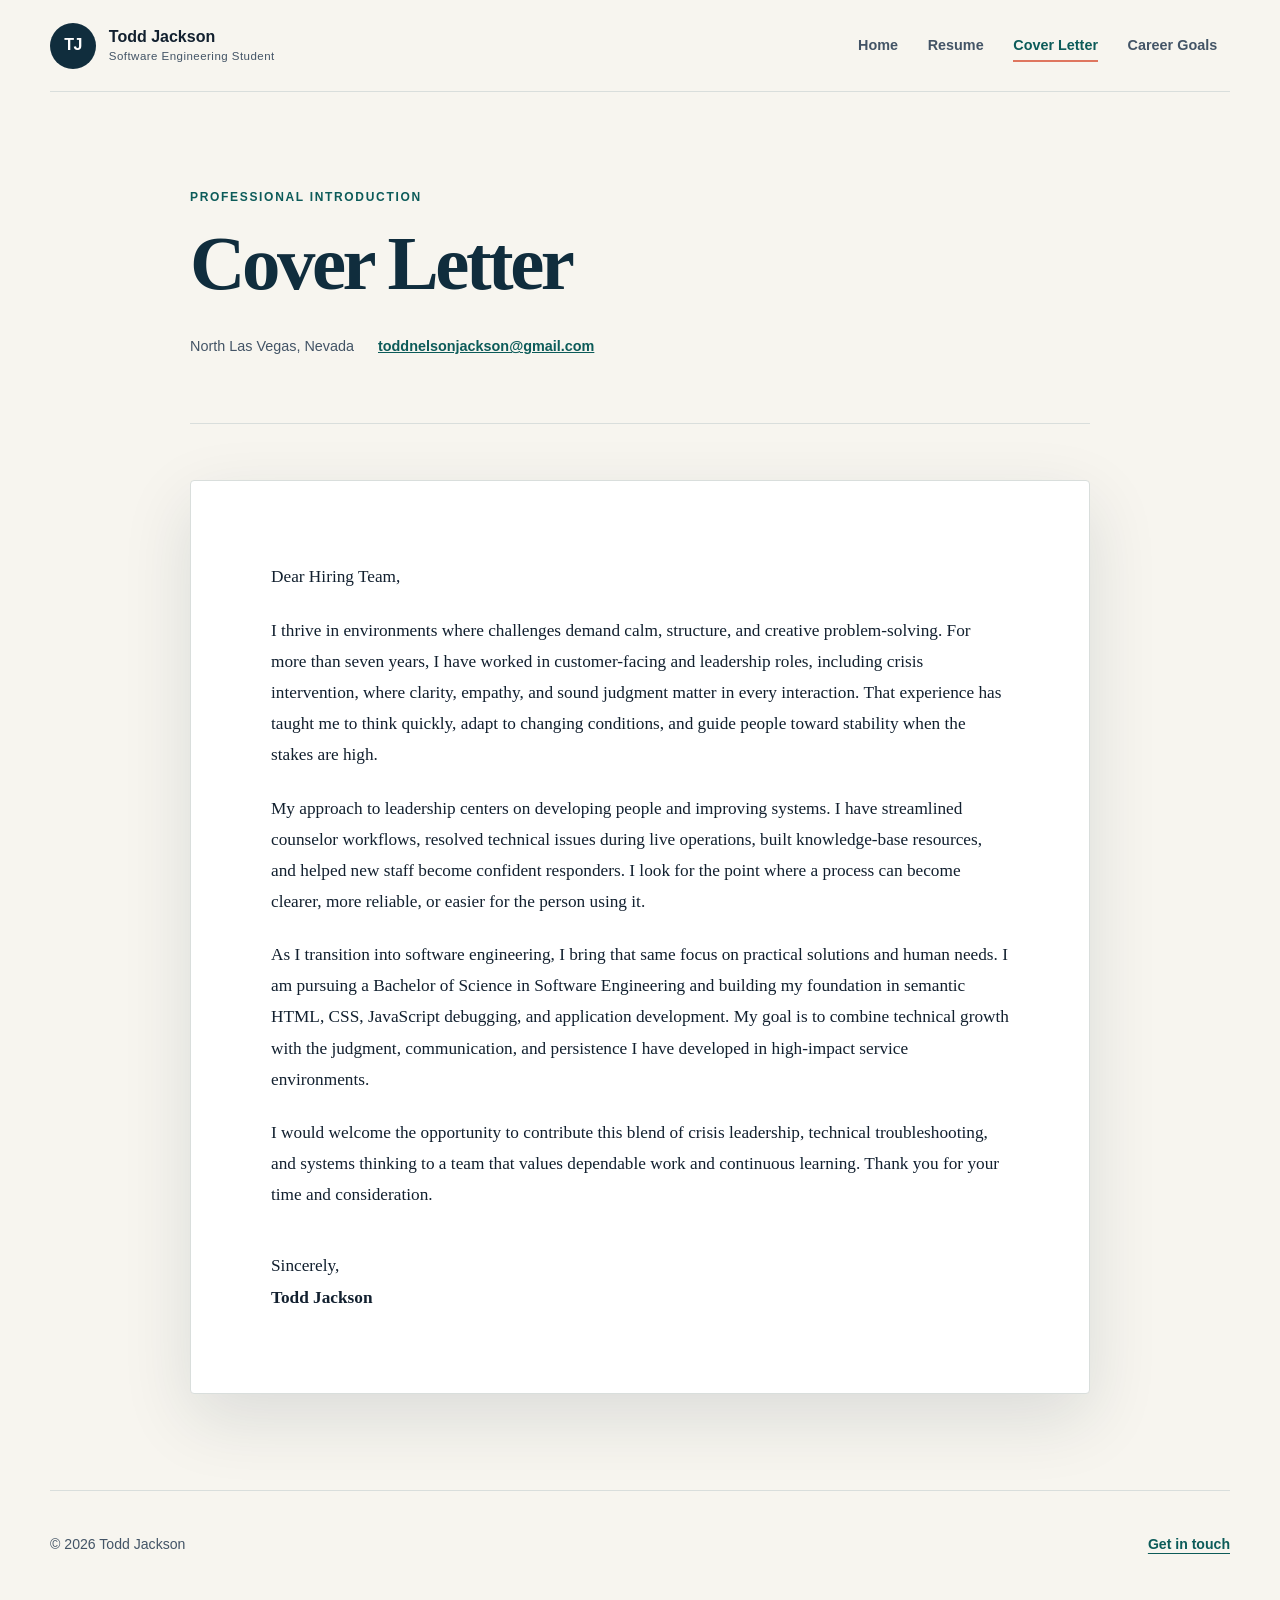
==== cover-letter.html @ 60c08a9a "Launch professional portfolio" ====
<!doctype html>
<html lang="en">
<head>
  <meta charset="utf-8">
  <meta name="viewport" content="width=device-width, initial-scale=1">
  <meta name="description" content="Professional cover letter from Todd Jackson, software engineering student and crisis support professional.">
  <title>Cover Letter | Todd Jackson</title>
  <link rel="stylesheet" href="style.css">
</head>
<body>
  <a class="skip-link" href="#main-content">Skip to content</a>
  <header class="site-header">
    <a class="brand" href="index.html" aria-label="Todd Jackson home">
      <span class="brand-mark" aria-hidden="true">TJ</span>
      <span><strong>Todd Jackson</strong><small>Software Engineering Student</small></span>
    </a>
    <nav aria-label="Primary navigation">
      <a href="index.html">Home</a>
      <a href="resume.html">Resume</a>
      <a href="cover-letter.html" aria-current="page">Cover Letter</a>
      <a href="career-goals.html">Career Goals</a>
    </nav>
  </header>

  <main id="main-content" class="page-shell narrow-shell">
    <section class="page-intro">
      <p class="eyebrow">Professional introduction</p>
      <h1>Cover Letter</h1>
      <div class="contact-row" aria-label="Contact information">
        <span>North Las Vegas, Nevada</span>
        <a href="mailto:toddnelsonjackson@gmail.com">toddnelsonjackson@gmail.com</a>
      </div>
    </section>

    <article class="letter-card">
      <p>Dear Hiring Team,</p>

      <p>I thrive in environments where challenges demand calm, structure, and creative problem-solving. For more than seven years, I have worked in customer-facing and leadership roles, including crisis intervention, where clarity, empathy, and sound judgment matter in every interaction. That experience has taught me to think quickly, adapt to changing conditions, and guide people toward stability when the stakes are high.</p>

      <p>My approach to leadership centers on developing people and improving systems. I have streamlined counselor workflows, resolved technical issues during live operations, built knowledge-base resources, and helped new staff become confident responders. I look for the point where a process can become clearer, more reliable, or easier for the person using it.</p>

      <p>As I transition into software engineering, I bring that same focus on practical solutions and human needs. I am pursuing a Bachelor of Science in Software Engineering and building my foundation in semantic HTML, CSS, JavaScript debugging, and application development. My goal is to combine technical growth with the judgment, communication, and persistence I have developed in high-impact service environments.</p>

      <p>I would welcome the opportunity to contribute this blend of crisis leadership, technical troubleshooting, and systems thinking to a team that values dependable work and continuous learning. Thank you for your time and consideration.</p>

      <p class="signature">Sincerely,<br><strong>Todd Jackson</strong></p>
    </article>
  </main>

  <footer class="site-footer"><p>© <span data-current-year>2026</span> Todd Jackson</p><a href="mailto:toddnelsonjackson@gmail.com">Get in touch</a></footer>
  <script src="script.js"></script>
</body>
</html>
---- style.css ----
:root {
  --ink: #12202f;
  --ink-soft: #435466;
  --paper: #f7f5ef;
  --surface: #ffffff;
  --navy: #102d3d;
  --teal: #167d79;
  --teal-dark: #0c5b59;
  --coral: #df765f;
  --line: #d9dedc;
  --shadow: 0 24px 70px rgba(16, 45, 61, 0.12);
  --radius: 20px;
  --max-width: 1180px;
}

* { box-sizing: border-box; }

html { scroll-behavior: smooth; }

body {
  margin: 0;
  color: var(--ink);
  background: var(--paper);
  font-family: Inter, ui-sans-serif, -apple-system, BlinkMacSystemFont, "Segoe UI", sans-serif;
  font-size: 1rem;
  line-height: 1.65;
  -webkit-font-smoothing: antialiased;
}

img, video { display: block; max-width: 100%; }
a { color: inherit; }
p { margin: 0 0 1rem; }
h1, h2, h3 { margin: 0; color: var(--navy); font-family: Georgia, "Times New Roman", serif; line-height: 1.12; }
h1 { font-size: clamp(2.75rem, 6vw, 5.75rem); letter-spacing: -0.045em; }
h2 { font-size: clamp(2rem, 4vw, 3.4rem); letter-spacing: -0.035em; }
h3 { font-size: 1.25rem; }

:focus-visible { outline: 3px solid var(--coral); outline-offset: 4px; }

.skip-link {
  position: fixed;
  z-index: 100;
  top: 12px;
  left: 12px;
  padding: 0.65rem 1rem;
  color: white;
  background: var(--navy);
  border-radius: 8px;
  transform: translateY(-180%);
}
.skip-link:focus { transform: translateY(0); }

.page-shell { width: min(calc(100% - 40px), var(--max-width)); margin-inline: auto; }
.narrow-shell { max-width: 900px; }

.site-header {
  width: min(calc(100% - 40px), var(--max-width));
  min-height: 92px;
  margin-inline: auto;
  display: flex;
  align-items: center;
  justify-content: space-between;
  gap: 2rem;
  border-bottom: 1px solid var(--line);
}

.brand { display: inline-flex; align-items: center; gap: 0.8rem; text-decoration: none; line-height: 1.15; }
.brand-mark { display: grid; place-items: center; width: 46px; aspect-ratio: 1; color: white; background: var(--navy); border-radius: 50%; font-weight: 800; letter-spacing: -0.04em; }
.brand strong, .brand small { display: block; }
.brand strong { font-size: 1rem; }
.brand small { margin-top: 0.25rem; color: var(--ink-soft); font-size: 0.72rem; letter-spacing: 0.04em; }

nav { display: flex; align-items: center; gap: 0.25rem; }
nav a { position: relative; padding: 0.65rem 0.8rem; color: var(--ink-soft); border-radius: 999px; font-size: 0.9rem; font-weight: 700; text-decoration: none; }
nav a:hover { color: var(--navy); background: rgba(22, 125, 121, 0.08); }
nav a[aria-current="page"] { color: var(--teal-dark); }
nav a[aria-current="page"]::after { content: ""; position: absolute; left: 0.8rem; right: 0.8rem; bottom: 0.35rem; height: 2px; background: var(--coral); }

.eyebrow { margin-bottom: 0.85rem; color: var(--teal-dark); font-size: 0.75rem; font-weight: 800; letter-spacing: 0.14em; text-transform: uppercase; }

.button-row { display: flex; flex-wrap: wrap; gap: 0.75rem; margin-top: 2rem; }
.button { display: inline-flex; min-height: 50px; align-items: center; justify-content: center; padding: 0.8rem 1.4rem; color: white; background: var(--teal-dark); border: 2px solid var(--teal-dark); border-radius: 999px; font-weight: 800; text-decoration: none; transition: transform 160ms ease, background 160ms ease; }
.button:hover { background: var(--navy); border-color: var(--navy); transform: translateY(-2px); }
.button-secondary { color: var(--navy); background: transparent; border-color: var(--line); }
.button-secondary:hover { color: white; }
.text-link { color: var(--teal-dark); font-weight: 800; text-underline-offset: 4px; }
.text-link:hover { color: var(--navy); }

.hero { min-height: 680px; display: grid; grid-template-columns: 1.16fr 0.84fr; align-items: center; gap: clamp(3rem, 8vw, 7rem); padding-block: 5rem; overflow: hidden; }
.hero-copy { position: relative; z-index: 1; }
.hero-copy h1 { max-width: 780px; }
.hero-lede { max-width: 690px; margin-top: 1.5rem; color: var(--ink-soft); font-size: clamp(1.05rem, 2vw, 1.3rem); }

.portrait-wrap { position: relative; justify-self: center; width: min(100%, 390px); }
.portrait-accent { position: absolute; width: 92%; height: 92%; top: -8%; right: -13%; background: var(--coral); border-radius: 45% 55% 50% 50% / 42% 47% 53% 58%; opacity: 0.2; transform: rotate(9deg); }
.hero-portrait, .profile-photo { position: relative; width: 100%; object-fit: cover; object-position: 50% 20%; box-shadow: var(--shadow); }
.hero-portrait { height: min(580px, 66vw); min-height: 450px; border-radius: 48% 48% 22px 22px; }
.availability-card { position: absolute; right: -2rem; bottom: 2rem; display: flex; align-items: center; gap: 0.75rem; width: max-content; max-width: calc(100% + 1rem); padding: 0.9rem 1.1rem; background: rgba(255,255,255,0.94); border: 1px solid rgba(255,255,255,0.7); border-radius: 14px; box-shadow: 0 16px 45px rgba(16,45,61,0.18); backdrop-filter: blur(12px); }
.availability-card strong, .availability-card small { display: block; }
.availability-card small { color: var(--ink-soft); }
.status-dot { width: 11px; aspect-ratio: 1; flex: 0 0 auto; background: #1d9b66; border-radius: 50%; box-shadow: 0 0 0 5px rgba(29,155,102,0.13); }

.value-strip { display: grid; grid-template-columns: repeat(3, 1fr); background: var(--navy); color: white; }
.value-strip div { min-height: 138px; display: grid; place-content: center; padding: 1.4rem 3rem; border-right: 1px solid rgba(255,255,255,0.16); }
.value-strip div:last-child { border-right: 0; }
.value-strip strong, .value-strip span { display: block; }
.value-strip strong { font-family: Georgia, "Times New Roman", serif; font-size: 1.45rem; }
.value-strip span { color: #b9cecf; font-size: 0.88rem; }

.overview-section, .featured-work { padding-block: 7rem; }
.section-heading { max-width: 730px; margin-bottom: 3rem; }
.overview-grid { display: grid; grid-template-columns: repeat(3, 1fr); gap: 1rem; }
.overview-grid article, .role-card { padding: 2rem; background: var(--surface); border: 1px solid var(--line); border-radius: var(--radius); }
.overview-grid article:hover, .role-card:hover { border-color: rgba(22,125,121,0.45); box-shadow: 0 16px 36px rgba(16,45,61,0.08); }
.overview-grid h3, .role-card h3 { margin-bottom: 0.7rem; }
.overview-grid p, .role-card p { margin: 0; color: var(--ink-soft); }
.card-number, .role-card > span { display: block; margin-bottom: 2.4rem; color: var(--coral); font-size: 0.75rem; font-weight: 900; letter-spacing: 0.12em; }

.featured-work { padding-top: 0; }
.featured-panel { display: grid; grid-template-columns: 1fr 0.8fr; gap: 3rem; align-items: center; padding: clamp(2rem, 6vw, 5rem); color: white; background: var(--teal-dark); border-radius: 28px; overflow: hidden; }
.featured-panel h2, .featured-panel .eyebrow, .featured-panel .text-link { color: white; }
.featured-panel p:not(.eyebrow) { max-width: 580px; color: #cae0df; }
.project-preview { min-height: 330px; display: flex; flex-direction: column; justify-content: space-between; padding: 2rem; color: var(--navy); background: #f8efe5; border-radius: 18px; box-shadow: 0 30px 70px rgba(0,0,0,0.16); transform: rotate(2deg); }
.project-preview > span { width: max-content; padding: 0.35rem 0.7rem; color: white; background: var(--coral); border-radius: 999px; font-size: 0.7rem; font-weight: 800; text-transform: uppercase; }
.project-preview > strong { font-family: Georgia, "Times New Roman", serif; font-size: clamp(1.8rem, 4vw, 3rem); }
.preview-chart { height: 125px; display: flex; align-items: end; gap: 0.65rem; padding: 0.8rem; border-left: 1px solid #c9c5bd; border-bottom: 1px solid #c9c5bd; }
.preview-chart i { flex: 1; background: var(--teal); border-radius: 6px 6px 0 0; }
.preview-chart i:nth-child(1) { height: 38%; }.preview-chart i:nth-child(2) { height: 66%; }.preview-chart i:nth-child(3) { height: 52%; }.preview-chart i:nth-child(4) { height: 88%; background: var(--coral); }

.page-intro { padding-block: 6rem 4rem; border-bottom: 1px solid var(--line); }
.page-intro > p:not(.eyebrow) { max-width: 800px; margin-top: 1.2rem; color: var(--ink-soft); font-size: 1.15rem; }
.contact-row { display: flex; flex-wrap: wrap; gap: 0.6rem 1.5rem; margin-top: 1.75rem; color: var(--ink-soft); font-size: 0.9rem; }
.contact-row a { color: var(--teal-dark); font-weight: 700; }
.split-intro { display: grid; grid-template-columns: 1.25fr 0.55fr; gap: clamp(3rem, 8vw, 7rem); align-items: center; }
.profile-photo { max-width: 320px; height: 390px; justify-self: end; border-radius: 50% 50% 18px 18px; }

.content-section { padding-block: 3.5rem; border-bottom: 1px solid var(--line); }
.content-section > h2 { margin-bottom: 2rem; font-size: clamp(1.8rem, 3vw, 2.6rem); }
.statement-grid { display: grid; grid-template-columns: 0.8fr 1.2fr; gap: clamp(2rem, 7vw, 6rem); }
.statement-grid h2 { margin: 0; }
.statement-grid div:last-child { color: var(--ink-soft); font-size: 1.12rem; }
.role-grid { display: grid; grid-template-columns: repeat(3, 1fr); gap: 1rem; margin-top: 2rem; }

.project-feature { display: grid; grid-template-columns: 0.75fr 1.25fr; gap: clamp(2rem, 7vw, 6rem); align-items: center; }
.project-copy h2 { margin-bottom: 1.2rem; }
.project-copy p:not(.eyebrow) { color: var(--ink-soft); }
.video-frame { width: 100%; padding: 1.1rem; background: var(--navy); border-radius: 24px; box-shadow: var(--shadow); }
.video-frame video { width: 100%; max-height: 610px; background: #06151c; border-radius: 14px; }

.contact-banner { margin-top: 5rem; margin-bottom: 5rem; display: flex; align-items: center; justify-content: space-between; gap: 3rem; padding: clamp(2rem, 6vw, 4.5rem); background: #e9e0d2; border-radius: 28px; }
.contact-banner h2 { max-width: 720px; margin-bottom: 1rem; font-size: clamp(2rem, 4vw, 3.3rem); }
.contact-banner p:not(.eyebrow) { max-width: 730px; margin: 0; color: var(--ink-soft); }
.contact-banner .button { flex: 0 0 auto; }

.resume-layout { display: grid; grid-template-columns: 1.55fr 0.7fr; gap: clamp(2.5rem, 7vw, 6rem); }
.resume-sidebar { padding-top: 0; }
.timeline-item { padding-block: 2rem; border-top: 1px solid var(--line); }
.timeline-heading { display: flex; justify-content: space-between; gap: 2rem; margin-bottom: 1rem; }
.timeline-heading h3 { margin-bottom: 0.2rem; }
.timeline-heading p { margin: 0; color: var(--ink-soft); }
.timeline-date { flex: 0 0 auto; font-size: 0.9rem; }
.timeline-item ul, .compact-list { margin: 0; padding-left: 1.15rem; }
.timeline-item li, .compact-list li { margin-bottom: 0.55rem; }
.tag-list { display: flex; flex-wrap: wrap; gap: 0.55rem; margin: 0; padding: 0; list-style: none; }
.tag-list li { padding: 0.45rem 0.75rem; color: var(--teal-dark); background: rgba(22,125,121,0.1); border-radius: 999px; font-size: 0.86rem; font-weight: 700; }
.education-item + .education-item { margin-top: 1.8rem; }
.education-item h3 { margin-bottom: 0.35rem; font-size: 1.08rem; }
.education-item p { margin: 0; color: var(--ink-soft); }
.muted { color: var(--ink-soft); font-size: 0.9rem; }

.letter-card { margin-block: 3.5rem 6rem; padding: clamp(2rem, 7vw, 5rem); background: var(--surface); border: 1px solid var(--line); border-radius: 4px; box-shadow: var(--shadow); font-family: Georgia, "Times New Roman", serif; font-size: 1.08rem; line-height: 1.8; }
.letter-card p { margin-bottom: 1.4rem; }
.letter-card .signature { margin-top: 2.5rem; margin-bottom: 0; }

.site-footer { width: min(calc(100% - 40px), var(--max-width)); min-height: 110px; margin-inline: auto; display: flex; align-items: center; justify-content: space-between; gap: 2rem; color: var(--ink-soft); border-top: 1px solid var(--line); font-size: 0.88rem; }
.site-footer p { margin: 0; }
.site-footer a { color: var(--teal-dark); font-weight: 800; text-underline-offset: 4px; }

@media (max-width: 860px) {
  .site-header { padding-block: 1rem; align-items: flex-start; }
  nav { justify-content: flex-end; flex-wrap: wrap; }
  .hero { grid-template-columns: 1fr; padding-top: 4rem; }
  .hero-portrait { height: 560px; }
  .portrait-wrap { width: min(80%, 420px); }
  .value-strip { grid-template-columns: 1fr; }
  .value-strip div { min-height: 95px; border-right: 0; border-bottom: 1px solid rgba(255,255,255,0.16); }
  .overview-grid, .role-grid { grid-template-columns: 1fr; }
  .featured-panel, .project-feature, .resume-layout { grid-template-columns: 1fr; }
  .resume-sidebar { display: grid; grid-template-columns: repeat(2, 1fr); gap: 1.5rem; }
  .resume-sidebar .content-section { padding-block: 2rem; }
}

@media (max-width: 620px) {
  .page-shell, .site-header, .site-footer { width: min(calc(100% - 28px), var(--max-width)); }
  .site-header { display: block; }
  nav { margin-top: 1rem; justify-content: flex-start; gap: 0; }
  nav a { padding: 0.55rem 0.58rem; font-size: 0.78rem; }
  nav a[aria-current="page"]::after { left: 0.58rem; right: 0.58rem; }
  .brand small { display: none; }
  .hero { min-height: auto; gap: 3.5rem; padding-block: 3.5rem 5rem; }
  .hero h1 { font-size: clamp(2.8rem, 14vw, 4.5rem); }
  .portrait-wrap { width: 86%; }
  .hero-portrait { min-height: 390px; height: 118vw; max-height: 540px; }
  .availability-card { right: -1.25rem; bottom: 1.4rem; font-size: 0.82rem; }
  .overview-section, .featured-work { padding-block: 5rem; }
  .featured-work { padding-top: 0; }
  .featured-panel { padding: 1.4rem; }
  .project-preview { min-height: 260px; }
  .split-intro, .statement-grid { grid-template-columns: 1fr; }
  .profile-photo { width: 74%; height: auto; justify-self: start; }
  .page-intro { padding-block: 4rem 3rem; }
  .contact-banner { align-items: flex-start; flex-direction: column; margin-block: 3rem; }
  .contact-banner .button { width: 100%; }
  .resume-sidebar { grid-template-columns: 1fr; gap: 0; }
  .timeline-heading { display: block; }
  .timeline-date { margin-top: 0.5rem !important; }
  .letter-card { padding: 1.5rem; font-size: 1rem; }
  .site-footer { min-height: 100px; }
}

@media print {
  :root { --paper: #fff; --ink: #111; --navy: #111; --ink-soft: #333; }
  .site-header nav, .skip-link, .button-row, .site-footer { display: none; }
  .site-header { min-height: 70px; }
  .page-intro { padding-block: 2rem; }
  .content-section { padding-block: 1.5rem; break-inside: avoid; }
  .resume-layout { grid-template-columns: 1.5fr 0.65fr; gap: 2rem; }
  .letter-card { margin: 1.5rem 0; padding: 0; border: 0; box-shadow: none; }
}

@media (prefers-reduced-motion: reduce) {
  *, *::before, *::after { scroll-behavior: auto !important; transition: none !important; }
}
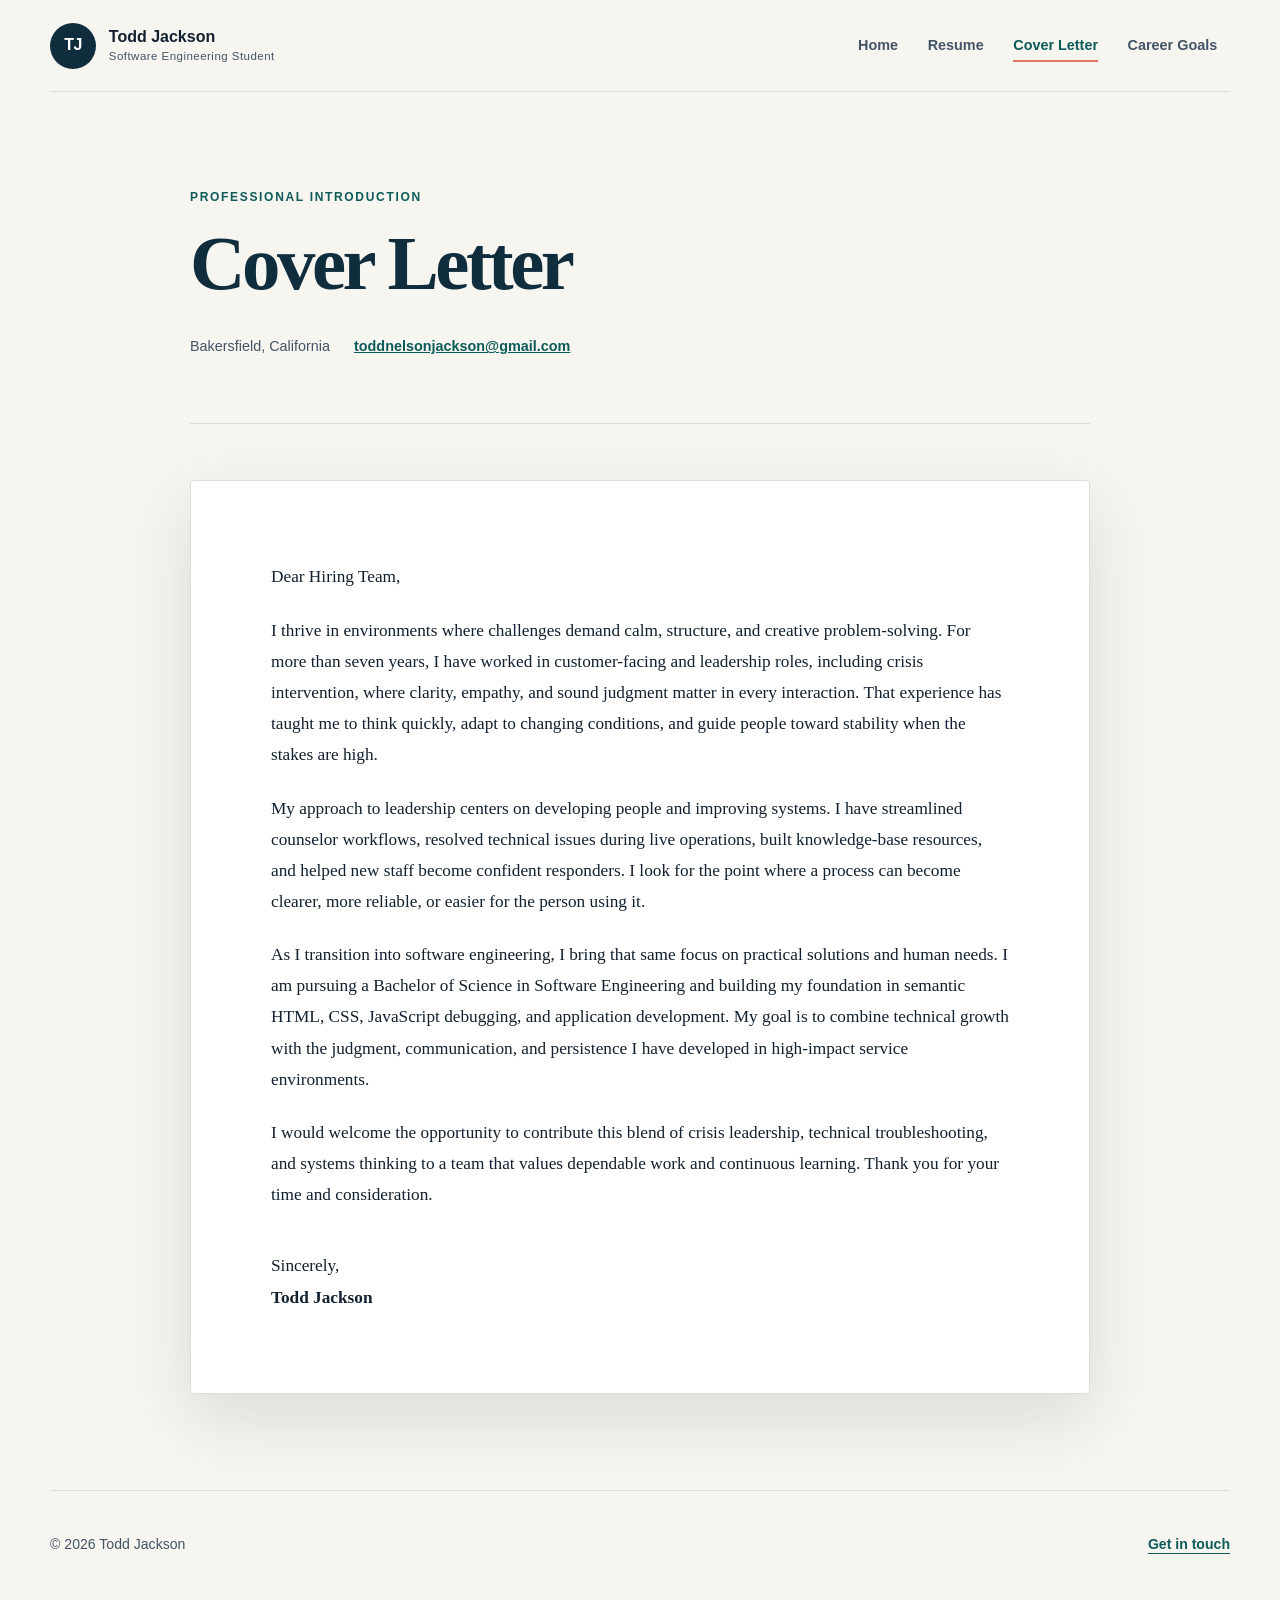
==== commit c5887054: "Update cover-letter.html updated location" ====
--- a/cover-letter.html
+++ b/cover-letter.html
@@ -27,7 +27,7 @@
       <p class="eyebrow">Professional introduction</p>
       <h1>Cover Letter</h1>
       <div class="contact-row" aria-label="Contact information">
-        <span>North Las Vegas, Nevada</span>
+        <span>Bakersfield, California</span>
         <a href="mailto:toddnelsonjackson@gmail.com">toddnelsonjackson@gmail.com</a>
       </div>
     </section>
